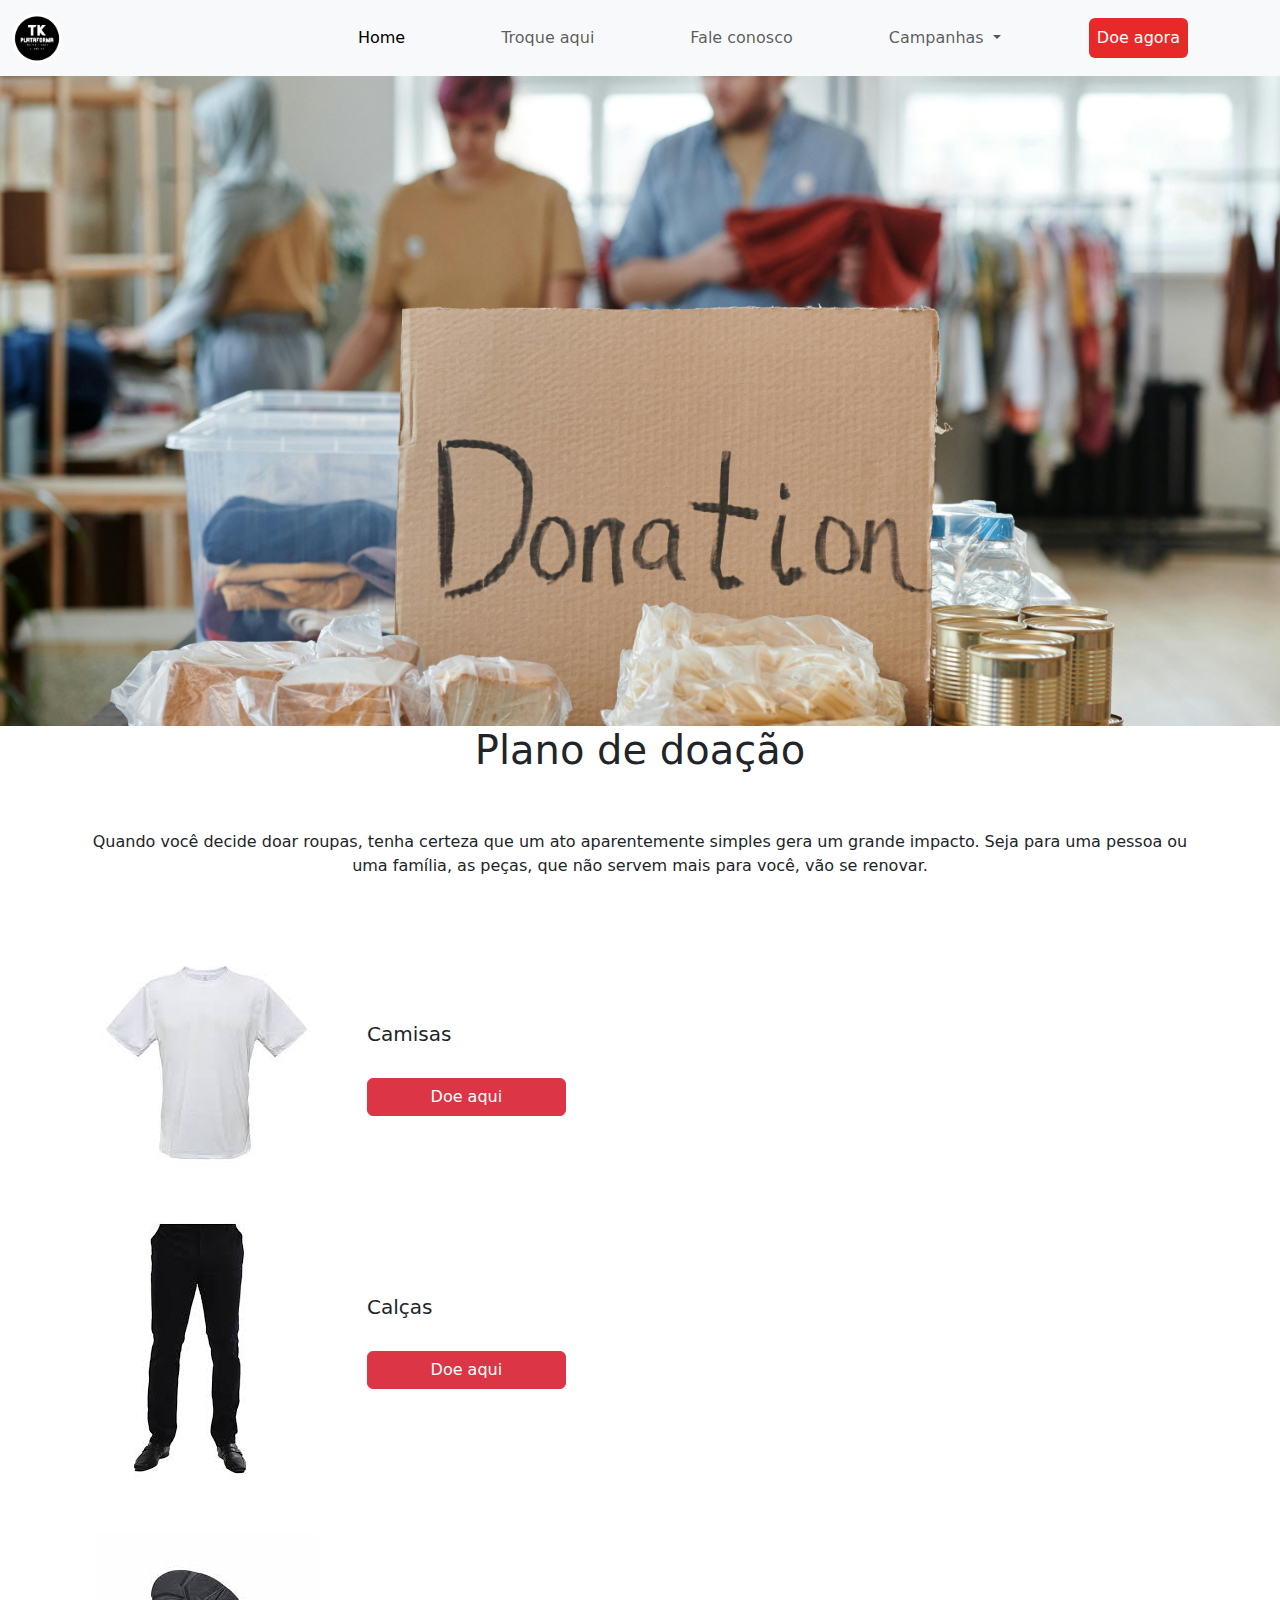
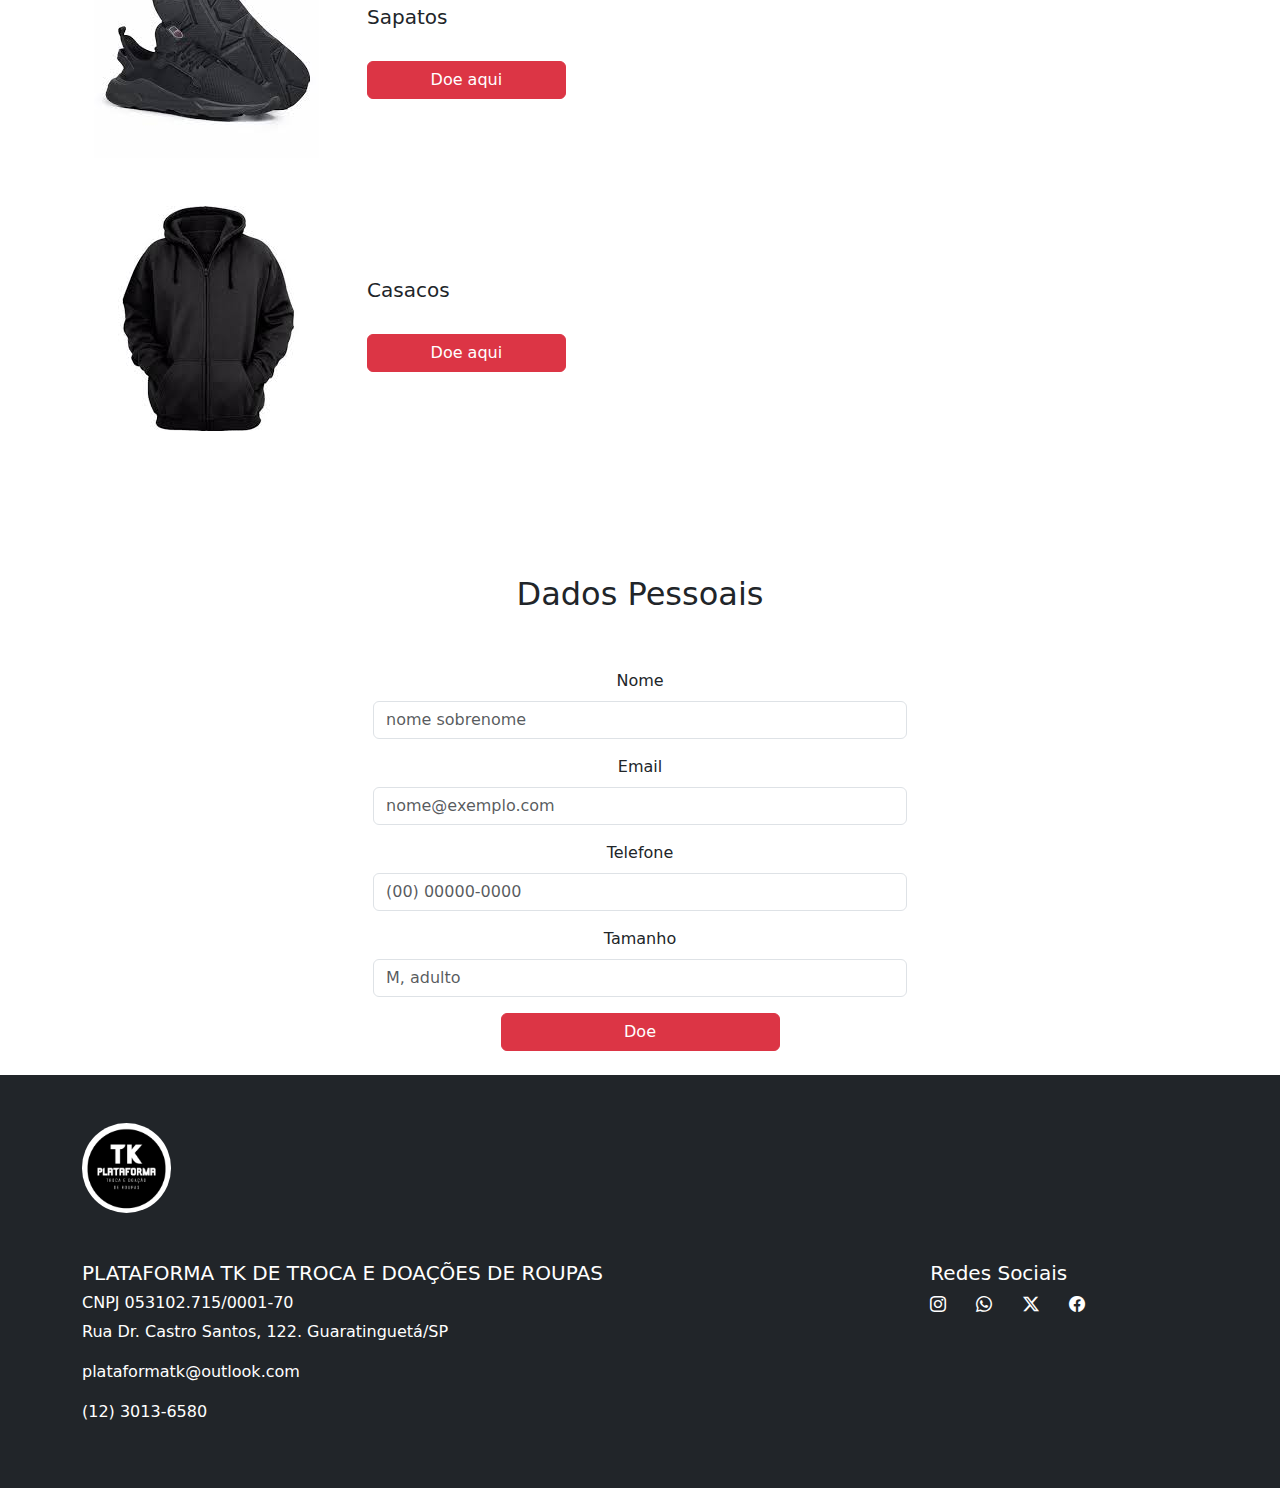
==== Projeto Roupa/DoeAgora.html @ 8120ac4e "Add files via upload" ====
<!DOCTYPE html>
<html lang="en">
<head>
    <meta charset="UTF-8">
    <meta name="viewport" content="width=device-width, initial-scale=1.0">
    <title>Document</title>
    <link rel="stylesheet" href="css/style.css">
    <link rel="stylesheet" href="css/bootstrap.min.css">
    <link rel="stylesheet" href="https://cdn.jsdelivr.net/npm/bootstrap-icons@1.11.3/font/bootstrap-icons.min.css">
    <link href="https://cdn.jsdelivr.net/npm/bootstrap@5.3.3/dist/css/bootstrap.min.css" rel="stylesheet" integrity="sha384-QWTKZyjpPEjISv5WaRU9OFeRpok6YctnYmDr5pNlyT2bRjXh0JMhjY6hW+ALEwIH" crossorigin="anonymous">
</head>
<body>
    <nav class="navbar navbar-expand-lg bg-body-tertiary text-white">
        <div class="container-fluid">
          <a class="navbar-brand" data-bs-toggle="offcanvas" href="#offcanvasExample" role="button" aria-controls="offcanvasExample" href="#">
              <img src="img/logo.png" class="rounded-circle" style="width: 50px; height: 50px;" alt="">
          </a>
          <div class="collapse navbar-collapse" id="navbarSupportedContent">
            <ul class="navbar-nav ms-auto mb-2 mb-lg-0">
              <li class="nav-item">
                <a class="nav-link active" aria-current="page" href="index.html">Home</a>
              </li>
              <li class="nav-item">
                  <a  class="nav-link" href="TroqueAqui.html">Troque aqui</a>
              </li>
              <li class="nav-item">
                <a class="nav-link" class="nav-link" href="FaleConosco.html">Fale conosco</a>
              </li>
              <li class="nav-item dropdown">
                <a class="nav-link dropdown-toggle" href="#" role="button" data-bs-toggle="dropdown" aria-expanded="false">
                  Campanhas
                </a>
                <ul class="dropdown-menu">
                  <li><a class="dropdown-item" href="#">Campanha Inverno 2024</a></li>
                  <li><a class="dropdown-item" href="#">Ajude o Rio Grande do Sul</a></li>
                  <li><a class="dropdown-item" href="PontoDeColeta.html">Torne-se um ponto de coleta</a></li>
                </ul>
              </li>
              <li class="nav-item doe-agora rounded">
                <a class="nav-link text-white" href="DoeAgora.html">Doe agora</a>
              </li>
            </ul>
          </div>
        </div>
    </nav>

    <header class="header-DA">
      <div class="container">
        
      </div>
    </header>

  <main class="container-fluid">
      <div class="container text-center">
        <h1>Plano de doação</h1>
        <br>
        <br>

        <h7>
          Quando você decide doar roupas, tenha certeza que um ato aparentemente simples gera um grande impacto. Seja para uma pessoa ou uma família, as peças, que não servem mais para você, vão se renovar.
        </h7>
      </div>
      <br>
      <br>
      <br>

      <div class="container">
      <div class="row container">
        <div class="col-lg-3 container">
          <img src="img/camiseta1.jpeg" alt="">
        </div>
        <div class="col-lg-9 container">
          <br>
          <br>
          <br>
          <h5>Camisas</h5>
          <br>
          <button type="button p-r-5 p-l-5" class="btn btn-danger w-25">Doe aqui</button>
        </div>
      </div>
        <br>
        <br>

        <div class="row container">
          <div class="col-lg-3 container">
            <img src="img/calca.jpeg" alt="">
          </div>
          <div class="col-lg-9 container">
            <br>  
            <br>
            <br>
            <h5>Calças</h5>
            <br>
            <button type="button p-r-5 p-l-5" class="btn btn-danger w-25">Doe aqui</button>
          </div>
        </div>
        <br>
        <br>

        <div class="row container">
          <div class="col-lg-3 container">
            <img src="img/tenis.jpeg" alt="">
          </div>
          <div class="col-lg-9 container">
            <br>
            <br>
            <br>
            <h5>Sapatos</h5>
            <br>
            <button type="button p-r-5 p-l-5" class="btn btn-danger w-25">Doe aqui</button>
          </div>
        </div>
        <br>
        <br>

        <div class="row container">
          <div class="col-lg-3 container">
            <img src="img/moletom.jpeg" alt="">
          </div>
          <div class="col-lg-9 container">
            <br>
            <br>
            <br>
            <h5>Casacos</h5>
            <br>
            <button type="button p-r-5 p-l-5" class="btn btn-danger w-25">Doe aqui</button>
          </div>
        </div>
        <br>
        <br>
      </div>
      <br>
      <br>
      <br>
      <br>

      <div class="container text-center">
        <h2>Dados Pessoais</h2>
        <br>
        <br>
        <div class="container w-50">
          <div class="mb-3">
            <label for="exampleFormControlInput1" class="form-label">Nome</label>
            <input type="text" class="form-control" id="exampleFormControlInput1" placeholder="nome sobrenome">
          </div>

          <div class="mb-3">
            <label for="exampleFormControlInput1" class="form-label">Email</label>
            <input type="email" class="form-control" id="exampleFormControlInput1" placeholder="nome@exemplo.com">
          </div>

          <div class="mb-3">
            <label for="exampleFormControlInput1" class="form-label">Telefone</label>
            <input type="text" class="form-control" id="exampleFormControlInput1" placeholder="(00) 00000-0000">
          </div>

          <div class="mb-3">
            <label for="exampleFormControlInput1" class="form-label">Tamanho</label>
            <input type="text" class="form-control" id="exampleFormControlInput1" placeholder="M, adulto">
          </div>
        </div>

        <!-- Button trigger modal -->
<button type="button" class="btn btn-danger w-25" data-bs-toggle="modal" data-bs-target="#staticBackdrop">
  Doe
</button>

<!-- Modal -->
<div class="modal fade" id="staticBackdrop" data-bs-backdrop="static" data-bs-keyboard="false" tabindex="-1" aria-labelledby="staticBackdropLabel" aria-hidden="true">
  <div class="modal-dialog">
    <div class="modal-content">
      <div class="modal-header">
        <h1 class="modal-title fs-5" id="staticBackdropLabel">Obrigado!</h1>
        <button type="button" class="btn-close" data-bs-dismiss="modal" aria-label="Close"></button>
      </div>
      <div class="modal-body">
        Estaremos esperando a sua chegada
      </div>
      <div class="modal-footer">
        <button type="button" class="btn btn-secondary" data-bs-dismiss="modal">Close</button>
      </div>
    </div>
  </div>
</div>
</div>
<br>
</main>

<footer class="bg-dark">
  <section class="container py-5 text-white">
      <div class="row">
          <div class="col-md-12 mb-5">
              <img src="img/logo.png" alt="logo" class="rounded-circle" style="width: 8%;">
          </div>
          <div class="col-md-8">
              <h5>PLATAFORMA TK DE TROCA E DOAÇÕES DE ROUPAS</h5>
              <h6>
                CNPJ 053102.715/0001-70
              </h6>

              <p>
                Rua Dr. Castro Santos, 122. Guaratinguetá/SP
              </p>

              <p>
                plataformatk@outlook.com
              </p>

              <p>
                (12) 3013-6580
              </p>
          </div>
          <div class="col-md-4 justify-content-center d-flex">
              <div>
                  <h5>Redes Sociais</h5>
                  <p>
                      <span><i class="bi bi-instagram"></i></span>
                      <span><i class="bi bi-whatsapp"></i></span>
                      <span><i class="bi bi-twitter-x"></i></span>
                      <span><i class="bi bi-facebook"></i></span>
                  </p>
              </div>
          </div>
      </div>
  </section>
</footer>

<script src="https://cdn.jsdelivr.net/npm/bootstrap@5.3.3/dist/js/bootstrap.bundle.min.js" integrity="sha384-YvpcrYf0tY3lHB60NNkmXc5s9fDVZLESaAA55NDzOxhy9GkcIdslK1eN7N6jIeHz" crossorigin="anonymous"></script>
</body>
</html>
---- Projeto Roupa/css/style.css ----
.nav-item{
    margin-right: 80px;
}
.doe-agora{
    background-color: #E72929;
    color: white;
}
.text-white{
    color: white;
}
.w-25{
    width: 25%;
}
.w-50{
    width: 50%;
}
.w-70{
    width: 70%;
}
.w-80{
    width: 80%;
}
.w-98_2{
    width: 98.2%;
}
.header{
    display: flex;
    background-image: url(../img/pexels-rdne-8580732.jpg);
    background-size: cover;
    background-repeat: no-repeat;
    background-position: center;
    height: 650px;
}
.header-DA{
    display: flex;
    background-image: url(../img/pexels-julia-m-cameron-6994982.jpg);
    background-size: cover;
    background-repeat: no-repeat;
    background-position: center;
    height: 650px;
}
.header-FC{
    display: flex;
    background-image: url(../img/pexels-rdne-6646949.jpg);
    background-repeat: no-repeat;
    background-size: cover;
    background-position: center;
    height: 650px;
}
.header-PDC{
    display: flex;
    background-image: url(../img/pexels-rdne-6646918.jpg);
    background-position: center;
    background-repeat: no-repeat;
    background-size: cover;
    height: 650px;
}
.p{
    text-align: center;
    justify-content: center;
    justify-items: center;
}
.text-black{
    color: black;
}
.text-red{
    color: red;
}
.bi{
    padding-right: 25px;
}
.div-card{
    margin-top: 2%;
}
.mt-7{
    margin-top: 7%;
}
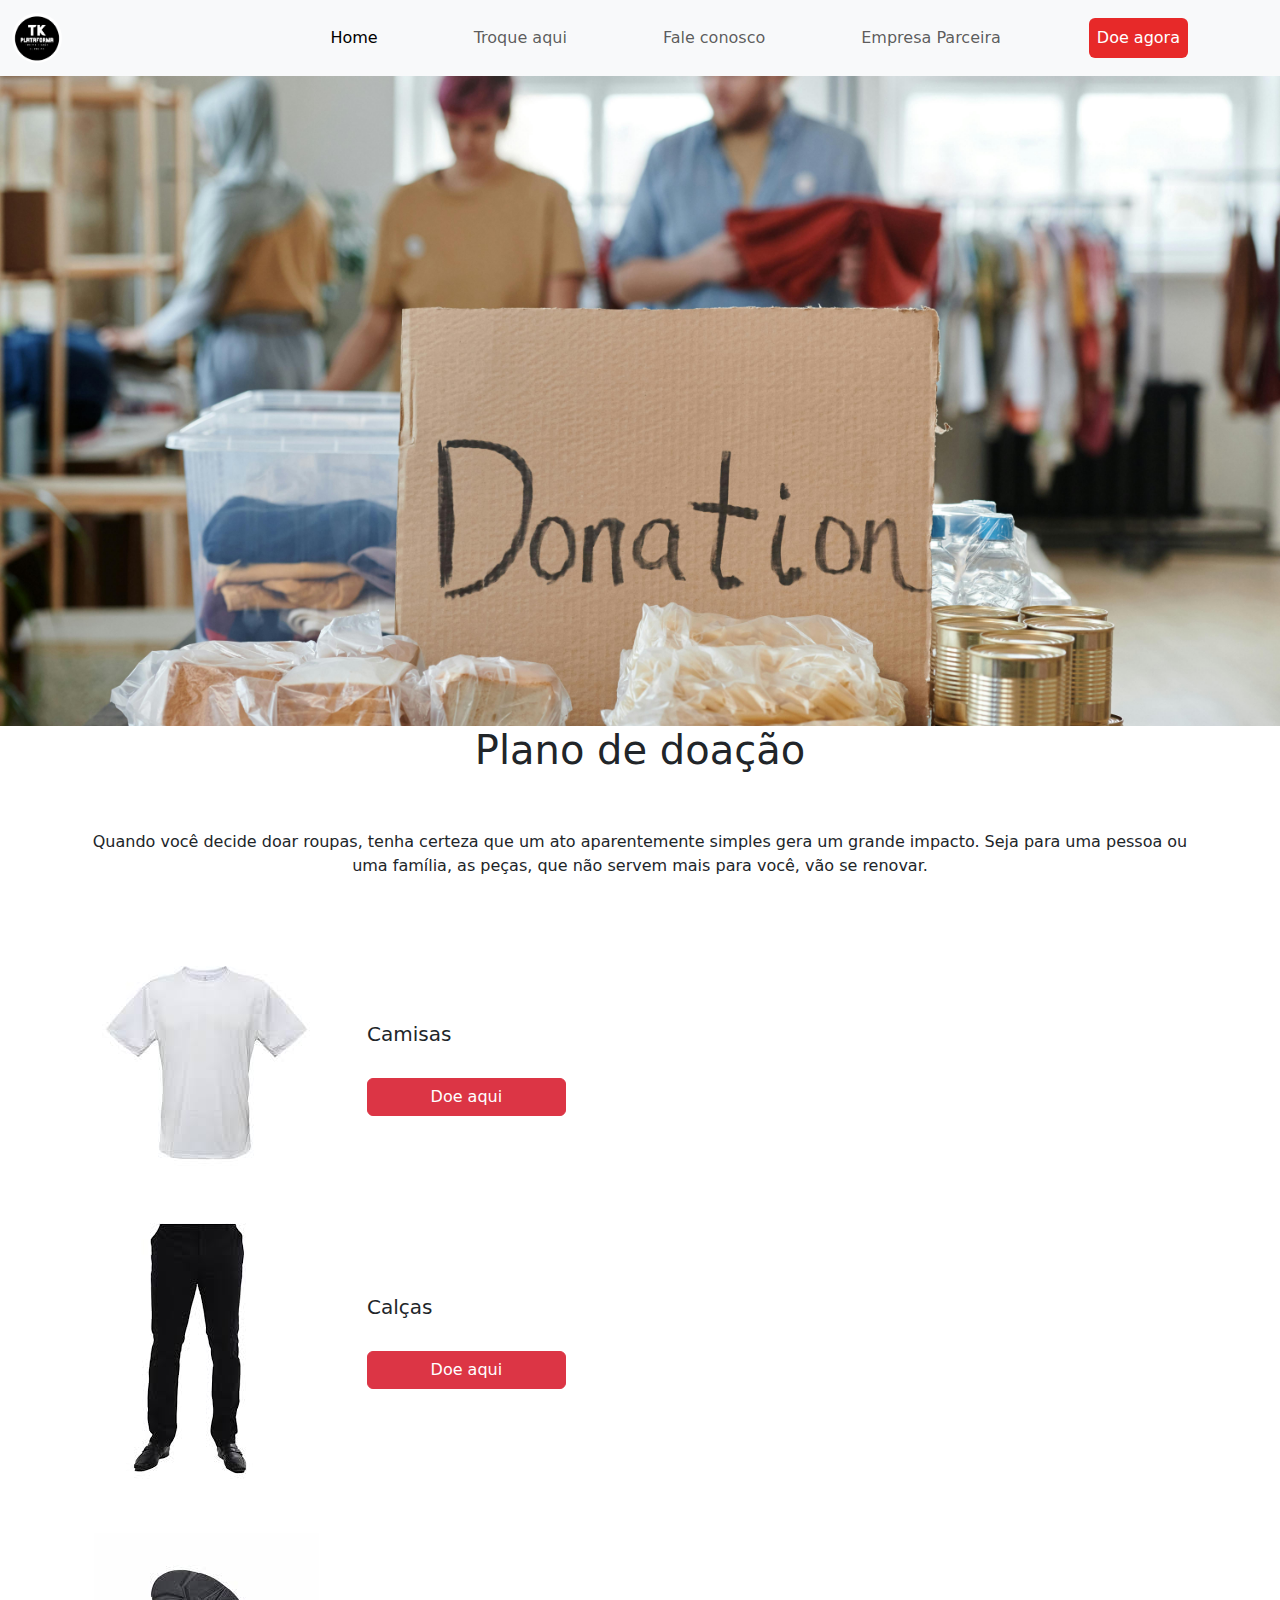
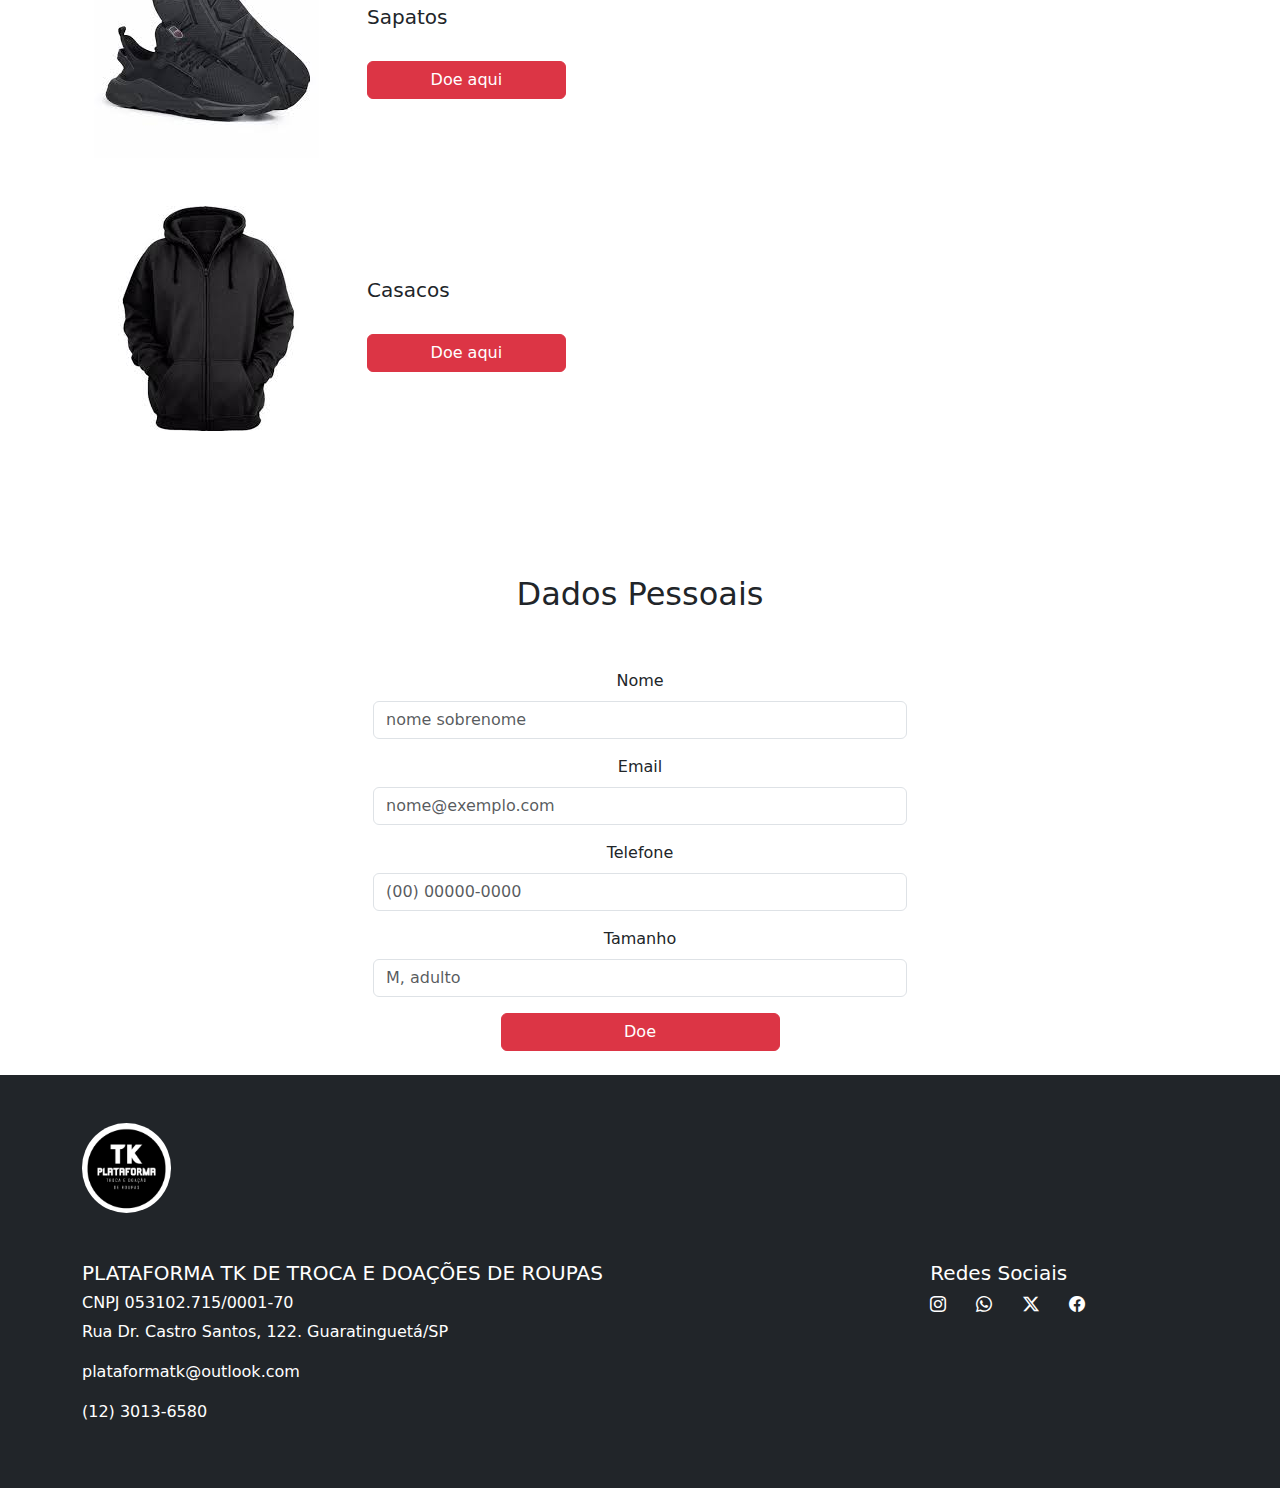
==== commit a8d8edda: "Update DoeAgora.html" ====
--- a/Projeto Roupa/DoeAgora.html
+++ b/Projeto Roupa/DoeAgora.html
@@ -8,6 +8,7 @@
     <link rel="stylesheet" href="css/bootstrap.min.css">
     <link rel="stylesheet" href="https://cdn.jsdelivr.net/npm/bootstrap-icons@1.11.3/font/bootstrap-icons.min.css">
     <link href="https://cdn.jsdelivr.net/npm/bootstrap@5.3.3/dist/css/bootstrap.min.css" rel="stylesheet" integrity="sha384-QWTKZyjpPEjISv5WaRU9OFeRpok6YctnYmDr5pNlyT2bRjXh0JMhjY6hW+ALEwIH" crossorigin="anonymous">
+    <link href="https://unpkg.com/aos@2.3.1/dist/aos.css" rel="stylesheet">
 </head>
 <body>
     <nav class="navbar navbar-expand-lg bg-body-tertiary text-white">
@@ -26,15 +27,8 @@
               <li class="nav-item">
                 <a class="nav-link" class="nav-link" href="FaleConosco.html">Fale conosco</a>
               </li>
-              <li class="nav-item dropdown">
-                <a class="nav-link dropdown-toggle" href="#" role="button" data-bs-toggle="dropdown" aria-expanded="false">
-                  Campanhas
-                </a>
-                <ul class="dropdown-menu">
-                  <li><a class="dropdown-item" href="#">Campanha Inverno 2024</a></li>
-                  <li><a class="dropdown-item" href="#">Ajude o Rio Grande do Sul</a></li>
-                  <li><a class="dropdown-item" href="PontoDeColeta.html">Torne-se um ponto de coleta</a></li>
-                </ul>
+              <li class="nav-item">
+                <a class="nav-link" href="PontoDeColeta.html">Empresa Parceira</a>
               </li>
               <li class="nav-item doe-agora rounded">
                 <a class="nav-link text-white" href="DoeAgora.html">Doe agora</a>
@@ -226,5 +220,9 @@
 </footer>
 
 <script src="https://cdn.jsdelivr.net/npm/bootstrap@5.3.3/dist/js/bootstrap.bundle.min.js" integrity="sha384-YvpcrYf0tY3lHB60NNkmXc5s9fDVZLESaAA55NDzOxhy9GkcIdslK1eN7N6jIeHz" crossorigin="anonymous"></script>
+<script src="https://unpkg.com/aos@2.3.1/dist/aos.js"></script>
 </body>
-</html>+</html>
+<script src="https://cdn.jsdelivr.net/npm/bootstrap@5.3.3/dist/js/bootstrap.bundle.min.js" integrity="sha384-YvpcrYf0tY3lHB60NNkmXc5s9fDVZLESaAA55NDzOxhy9GkcIdslK1eN7N6jIeHz" crossorigin="anonymous"></script>
+</body>
+</html>
